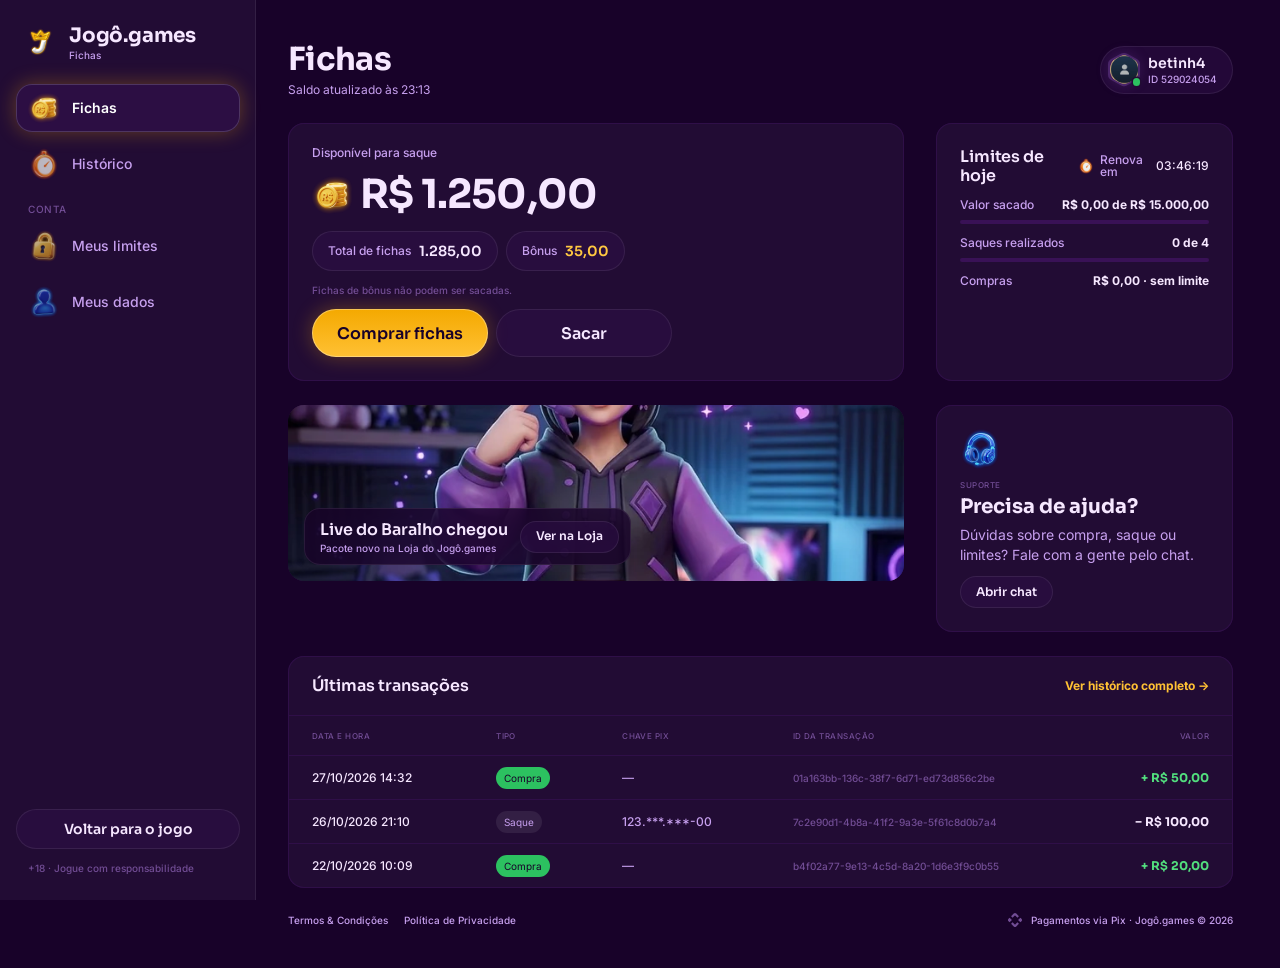
==== fichas/index.html @ a4514931 "Jogô.games: app da marca gerado do EstrelaGames · cores, logo J com coroa, verso e abertura da marca" ====
<!doctype html>
<html lang="pt-BR">
<head>
<meta charset="utf-8">
<meta name="viewport" content="width=device-width, initial-scale=1, viewport-fit=cover">
<meta name="robots" content="noindex, nofollow">
<meta name="theme-color" content="#180229">
<title>Fichas · Jogô.games</title>
<link rel="icon" href="../assets/ui/logo_icon.webp">
<link rel="preconnect" href="https://fonts.googleapis.com">
<link rel="preconnect" href="https://fonts.gstatic.com" crossorigin>
<link rel="stylesheet" href="https://fonts.googleapis.com/css2?family=Inter:wght@400;500;600;700&family=Sora:wght@600;700;800&display=swap">
<link rel="stylesheet" href="../css/tokens.css?v=20261027h">
<link rel="stylesheet" href="../css/ui.css?v=20261027h">
<link rel="stylesheet" href="fichas.css?v=20261027h">
</head>
<body>
<svg width="0" height="0" style="position:absolute" aria-hidden="true">
  <defs><clipPath id="hexclip" clipPathUnits="objectBoundingBox"><path id="hexpath" d=""/></clipPath></defs>
  <symbol id="i-chev-l-light" viewBox="0 0 320 512"><path d="M20.7 267.3c-6.2-6.2-6.2-16.4 0-22.6l192-192c6.2-6.2 16.4-6.2 22.6 0s6.2 16.4 0 22.6L54.6 256 235.3 436.7c6.2 6.2 6.2 16.4 0 22.6s-16.4 6.2-22.6 0l-192-192z"/></symbol>
  <symbol id="i-x" viewBox="0 0 384 512"><path d="M324.5 411.1c6.2 6.2 16.4 6.2 22.6 0s6.2-16.4 0-22.6L214.6 256 347.1 123.5c6.2-6.2 6.2-16.4 0-22.6s-16.4-6.2-22.6 0L192 233.4 59.5 100.9c-6.2-6.2-16.4-6.2-22.6 0s-6.2 16.4 0 22.6L169.4 256 36.9 388.5c-6.2 6.2-6.2 16.4 0 22.6s16.4 6.2 22.6 0L192 278.6 324.5 411.1z"/></symbol>
  <symbol id="i-check" viewBox="0 0 448 512"><path d="M438.6 105.4c12.5 12.5 12.5 32.8 0 45.3l-256 256c-12.5 12.5-32.8 12.5-45.3 0l-128-128c-12.5-12.5-12.5-32.8 0-45.3s32.8-12.5 45.3 0L160 338.7 393.4 105.4c12.5-12.5 32.8-12.5 45.3 0z"/></symbol>
  <symbol id="i-copy" viewBox="0 0 448 512"><path d="M208 0H332.1c12.7 0 24.9 5.1 33.9 14.1l67.9 67.9c9 9 14.1 21.2 14.1 33.9V336c0 26.5-21.5 48-48 48H208c-26.5 0-48-21.5-48-48V48c0-26.5 21.5-48 48-48zM48 128h80v64H64V448H256V416h64v48c0 26.5-21.5 48-48 48H48c-26.5 0-48-21.5-48-48V176c0-26.5 21.5-48 48-48z"/></symbol>
  <symbol id="i-pix" viewBox="0 0 24 24"><path d="M6.1 6.3 10.1 2.3a2.7 2.7 0 0 1 3.8 0l4 4-2.3 2.3-2.9-2.9a1 1 0 0 0-1.4 0L8.4 8.6 6.1 6.3zm11.8 11.4-4 4a2.7 2.7 0 0 1-3.8 0l-4-4 2.3-2.3 2.9 2.9a1 1 0 0 0 1.4 0l2.9-2.9 2.3 2.3zM2.3 10.1l1.6-1.6L7.4 12l-3.5 3.5-1.6-1.6a2.7 2.7 0 0 1 0-3.8zm19.4 0a2.7 2.7 0 0 1 0 3.8l-1.6 1.6-3.5-3.5 3.5-3.5 1.6 1.6z"/></symbol>
</svg>

<div class="fx">
  <aside class="side" id="side" aria-label="Menu"></aside>
  <div class="main">
    <header class="mtop" id="mtop"></header>
    <main class="page" id="page"></main>
    <footer class="foot" id="foot"></footer>
  </div>
</div>
<div class="veil" id="veil" hidden><section class="drawer" id="drawer" role="dialog" aria-modal="true"></section></div>
<div class="toast" id="toast"><span class="hint-pill" id="toastTxt"></span></div>

<script src="fichas.js?v=20261027h"></script>
</body>
</html>
---- css/tokens.css ----
/* Jogô.games · tokens do DS EstrelaGames (Rjx31bgpOt4m1U8DVKyWtd · modo Jogô.games), valores resolvidos 1:1 */
:root{
  color-scheme: dark;
  /* background */
  --bg-default:#180229; --bg-subtle:#220c34; --bg-strong:#2f0f48; --bg-raised:#391156; --bg-inset:#010101; --bg-highlight:#ffffff14; --bg-chrome:#220c34; --bg-divider:#391156; --bg-band:#00000052;
  --bga-default-50:#18022980; --bga-default-75:#180229bf; --bga-subtle-50:#220c3480; --bga-subtle-75:#220c34bf;
  --bga-strong-25:#2f0f4840; --bga-strong-50:#2f0f4880; --bga-strong-75:#2f0f48bf;
  --bga-secondary-16:#ffc13429; --bga-secondary-32:#ffc13452; --bga-accent-12:#ffc8411f;
  /* border */
  --border-muted:#ffffff14; --border-default:#2f0f48; --border-strong:#4a256a; --border-focus:#f4a900;
  --border-hl-top:#ffffff29; --border-gold-top:#ffe4b8e5; --border-gold-bottom:#f4a9005c;
  /* text */
  --text-default:#f6e7ff; --text-muted:#c7a0ef; --text-link:#ffc134; --text-subtle:#724d95; --text-disabled:#583379;
  --text-brand:#ffc134; --text-success:#52de7e; --text-error:#ff6b6e; --text-prize:#ffc841;
  --text-on-color:#ffffff; --text-on-color-muted:#ffffffd9; --text-on-color-subtle:#ffffffb2; --text-on-light:#180229;
  /* system */
  --sys-info:#ffb403; --sys-success:#2cc160; --sys-success-strong:#8cf0a9; --sys-warning:#ffbe2e; --sys-error:#ef4452;
  --sysa-success-25:#2cc16040; --sysa-error-25:#ef445240; --sysa-info-25:#3b74f540;
  --notification-error:#ef4452;
  /* effects */
  --hl-subtle:#ffffff29; --hl:#ffffff52; --hl-strong:#ffffff7a;
  --shadow-faint:#0000001f; --shadow-subtle:#0000003d; --shadow:#00000066; --shadow-strong:#00000080;
  --glow-info:#f4a90052; --glow-accent:#ffbe2e52; --glow-success:#52de7ea3; --glow-gold:#ffc13452; --glow-blue:#ffc134; --glow-red:#ff6b6e;
  /* surfaces */
  --surface-card-top:#220c34; --surface-card-bottom:#180229; --surface-elevated-top:#391156; --surface-elevated-bottom:#220c34;
  /* buttons */
  --btn-primary-top:#f4a900; --btn-primary-bg:#8c6622; --btn-secondary-border:#ffb403;
  --btn-disabled-top:#391156; --btn-disabled-bg:#391156; --btn-disabled-text:#583379;
  /* tabs */
  --tab-default-text:#c7a0ef; --tab-container:#2f0f48; --input-border:#2f0f48;
  --tab-padrao:#f4a900; --tab-padrao-tint:#f4a9003d; --tab-rosa:#e93d82; --tab-rosa-tint:#e93d823d;
  /* games */
  --game-truco:#e5484d; --game-paulista:#3b74f5; --game-cacheta:#8752f2; --game-tranca:#2cc160; --game-buraco:#1f9a4a;
  --game-poker:#0fa968; --game-sinuca:#2fa35a; --game-todos:#ffb403; --game-domino:#14b8a6; --game-dama:#f76b15; --game-xadrez:#5b6cff;
  --game-paulista-tint:#3b74f53d; --game-truco-tint:#e5484d3d; --game-cacheta-tint:#8752f23d; --game-buraco-tint:#1f9a4a3d; --game-poker-tint:#0fa9683d; --game-sinuca-tint:#2fa35a3d;
  /* crew */
  --crew-engenheiro:#4fb3ff; --crew-comandante:#f5c542; --crew-piloto:#ff5a36; --crew-navegador:#e86bff; --crew-explorador:#4dffb8;
  --crew-bar:#ff9f43; --crew-reis:#34d399; --crew-nobru:#3d8bff; --crew-inhui:#ff4fb0;
  /* stake / table */
  --stake-padrao-top:#5a3e05; --stake-padrao-bottom:#2e2008; --stake-iniciante-top:#1f9a4a; --stake-iniciante-bottom:#1f502c;
  --table-card-top:#1f5a4a; --table-card-bottom:#0f2e2a; --table-stake:#ffc841;
  --plus-bg:#52de7e; --plus-icon:#180229;
  /* cards */
  --card-face:#ffffff; --card-border:#9ea2a4; --suit-red:#c72c3d; --suit-black:#141922; --back-top:#6e5019; --back-bottom:#3f2700;
  /* seat timer */
  --seat-timer-track:#ffffff1f; --seat-timer:#ffb403;
  /* type */
  --f-display:"Sora", "Inter", system-ui, sans-serif;
  --f-ui:"Inter", system-ui, -apple-system, sans-serif;
  --f-call:"Industry", "Sora", sans-serif;
  /* marca · Jogô.games (sobrescreve) */
  --back-top:#4a256a; --back-bottom:#2f0f48; --btn-primary-text:#180229; --btn-primary-bg:#ffc134; --crew-live:#B45CFF; --crew-laje:#FF7F50; --crew-portaria:#3DDC84;
}
/* estilos de texto do DS */
.t-d3xl{font:700 64px/1.2 var(--f-display);letter-spacing:-.02em}
.t-d2xl{font:700 48px/1.2 var(--f-display);letter-spacing:-.02em}
.t-dxl{font:700 40px/1.2 var(--f-display);letter-spacing:-.02em}
.t-dl{font:700 32px/1.2 var(--f-display);letter-spacing:-.02em}
.t-dm{font:700 24px/1.2 var(--f-display);letter-spacing:-.01em}
.t-ds{font:700 20px/1.2 var(--f-display);letter-spacing:-.01em}
.t-dxs{font:600 16px/1.2 var(--f-display)}
.t-d2xs{font:600 14px/1.2 var(--f-display)}
.t-d3xs{font:600 12px/1.2 var(--f-display)}
.t-hm{font:700 20px/1.2 var(--f-ui)}
.t-ll{font:500 16px/1 var(--f-ui)} .t-lm{font:500 14px/1 var(--f-ui)} .t-ls{font:500 12px/1 var(--f-ui)} .t-lxs{font:500 10px/1 var(--f-ui)} .t-l2xs{font:500 8px/1 var(--f-ui)}
.t-link{font:700 12px/1.5 var(--f-ui)}
.t-p2xl{font:400 20px/1.5 var(--f-ui)} .t-pm{font:400 14px/1.5 var(--f-ui)} .t-ps{font:400 12px/1.5 var(--f-ui)}
---- css/ui.css ----
/* EstrelaGames · base + componentes do DS (Apple Gamer Style · Glass). Medidas 1:1 com o Figma (frame 375). */
*{box-sizing:border-box}
html,body{height:100%;margin:0}
body{background:#05080c;color:var(--text-default);font-family:var(--f-ui);-webkit-font-smoothing:antialiased;overflow:hidden;-webkit-text-size-adjust:100%}
button{font:inherit;color:inherit;border:0;background:none;padding:0;margin:0;cursor:pointer;-webkit-tap-highlight-color:transparent;text-align:inherit}
button:focus-visible,[role="button"]:focus-visible{outline:2px solid var(--border-focus);outline-offset:2px}
/* cards clicáveis são div[role=button]: o WebKit (iPhone) não estica os filhos de um <button> com flex */
[role="button"]{cursor:pointer;-webkit-tap-highlight-color:transparent;-webkit-user-select:none;user-select:none;outline:0}
input{font:inherit;color:inherit;border:0;background:none;outline:0;padding:0;margin:0;min-width:0}
img,video{display:block;max-width:100%;user-select:none;-webkit-user-drag:none}
svg{display:block}
[hidden]{display:none!important}
.ic{flex:none;object-fit:contain;pointer-events:none}

/* ---------- aparelho ---------- */
.stage-wrap{position:fixed;inset:0;display:flex;align-items:center;justify-content:center}
.phone{position:relative;width:375px;height:812px;background:var(--bg-subtle);overflow:hidden;border-radius:48px;box-shadow:0 0 0 10px #0c1016,0 0 0 11px #2a3340,0 40px 80px rgba(0,0,0,.6);transform-origin:center;display:flex;flex-direction:column}
.status{position:relative;flex:none;height:44px;display:flex;align-items:center;justify-content:space-between;padding:0 26px 0 32px;font:600 15px/1 var(--f-ui);background:var(--bg-subtle);z-index:60;pointer-events:none}
.status .island{position:absolute;left:50%;top:10px;width:118px;height:32px;margin-left:-59px;border-radius:20px;background:#000}
.status .icons{display:flex;gap:6px;align-items:center}
.app{position:relative;flex:1;min-height:0;overflow:hidden}
@media (max-width:520px){
  .phone{width:100vw;height:100vh;height:100dvh;border-radius:0;box-shadow:none;transform:none!important}
  .status{display:none}
  .app{padding-top:env(safe-area-inset-top,0px)}
}
.scr{position:absolute;inset:0;display:flex;flex-direction:column;background:var(--bg-subtle);overflow:hidden}
.app>.scr{top:env(safe-area-inset-top,0px)}
@media (min-width:521px){.app>.scr{top:0}}
.scroll{flex:1;min-height:0;overflow-y:auto;overflow-x:hidden;-webkit-overflow-scrolling:touch;scrollbar-width:none;overscroll-behavior:contain}
.scroll::-webkit-scrollbar,.hscroll::-webkit-scrollbar{display:none}
/* linha com rolagem lateral: sem clip, sangra até a borda da tela (regra Oct 26) */
.hscroll{display:flex;overflow-x:auto;overflow-y:visible;scrollbar-width:none;margin:0 -8px;padding:0 8px;scroll-padding:0 8px;-webkit-overflow-scrolling:touch}

/* ---------- ícones 3D ---------- */
.i16{width:16px;height:16px}.i20{width:20px;height:20px}.i24{width:24px;height:24px}.i28{width:28px;height:28px}.i32{width:32px;height:32px}.i36{width:36px;height:36px}.i40{width:40px;height:40px}.i48{width:48px;height:48px}

/* ---------- header-game (Mobile · Glass) ---------- */
.hdr{position:relative;flex:none;height:64px;display:flex;align-items:center;gap:4px;padding:8px 12px;background:var(--bg-subtle);overflow:hidden;z-index:20}
.hdr::before{content:"";position:absolute;left:48px;top:-70px;width:280px;height:140px;border-radius:50%;background:var(--glow-blue);filter:blur(60px);opacity:.15;pointer-events:none}
.hdr .side{position:relative;flex:1;min-width:0;display:flex;align-items:center;gap:4px}
.hdr .logo{width:24px;height:36px;display:grid;place-items:center;flex:none}
.hdr .logo img{width:25px;height:24px}
.cpill{flex:1;min-width:0;height:34px;display:flex;align-items:center;gap:2px;padding:4px;border-radius:999px;background:linear-gradient(90deg,#52de7e1a,#2f0f4806),var(--bga-strong-50);box-shadow:inset 0 0 0 1px var(--border-muted);overflow:hidden}
.cpill.bonus{padding:4px 8px 4px 4px;background:linear-gradient(90deg,#2f0f4806,#ffc8411a),var(--bga-strong-50)}
.cpill .ic{width:24px;height:24px}
.cpill .t{flex:1;min-width:0;display:flex;flex-direction:column;gap:2px;text-align:left}
.cpill .t small{font:500 8px/1 var(--f-ui);color:var(--text-muted)}
.cpill .t b{font:700 12px/10px var(--f-ui);color:var(--text-default);white-space:nowrap;overflow:hidden;text-overflow:ellipsis}
.cpill.bonus .t b{color:var(--text-prize)}
.cpill .plus{width:20px;height:20px;border-radius:10px;background:var(--plus-bg);display:grid;place-items:center;flex:none}
.cpill .plus svg{width:12px;height:12px;fill:var(--plus-icon)}
.hbell{position:relative;width:36px;height:36px;border-radius:18px;background:var(--bga-strong-50);box-shadow:inset 0 0 0 1px var(--border-muted);display:grid;place-items:center;flex:none}
.hbell .ic{width:28px;height:28px}
.hbell i{position:absolute;left:28px;top:0;width:8px;height:8px;border-radius:50%;background:var(--notification-error)}
.hbell i[hidden]{display:none}

/* ---------- header-avatar (hexágono com borda da tripulação) ---------- */
.hav{position:relative;display:inline-block;flex:none;width:var(--w,44px);height:var(--h,48px)}
.hav .gl{position:absolute;left:-4.5%;top:0;width:109%;aspect-ratio:1;border-radius:50%;background:var(--cc);filter:blur(calc(var(--w,44px) * .16));opacity:.45;pointer-events:none}
.hav .hx{position:absolute;inset:0;-webkit-clip-path:url(#hexclip);clip-path:url(#hexclip);background:var(--cc)}
.hav .hx img{position:absolute;inset:2px;width:calc(100% - 4px);height:calc(100% - 4px);object-fit:cover;object-position:center top;-webkit-clip-path:url(#hexclip);clip-path:url(#hexclip);background:var(--bg-raised)}
.hav .on{position:absolute;left:77%;top:75%;width:23%;aspect-ratio:1;border-radius:50%;background:var(--sys-success);box-shadow:0 0 0 1.5px var(--bg-subtle)}
.hav.xs{--w:24px;--h:26px}.hav.s{--w:32px;--h:35px}.hav.m{--w:44px;--h:48px}.hav.l{--w:56px;--h:60px}
.hav.xs .hx img,.hav.s .hx img{inset:1.5px;width:calc(100% - 3px);height:calc(100% - 3px)}
.hav.empty{height:var(--w)}
.hav.empty .av0{position:absolute;inset:4.5%;width:91%;height:91%}
.hav.empty .add{position:absolute;left:63.6%;top:63.6%;width:27.3%;height:27.3%;border-radius:50%;background:var(--plus-bg);box-shadow:0 0 0 1.2px var(--bg-subtle);display:grid;place-items:center}
.hav.empty .add svg{width:58%;height:58%;fill:var(--plus-icon)}

/* ---------- avatar circular (avatar-estrela-games) ---------- */
.av{position:relative;display:inline-block;vertical-align:middle;flex:none;width:var(--s,48px);height:var(--s,48px);border-radius:50%;background:linear-gradient(180deg,var(--surface-elevated-top),var(--surface-elevated-bottom));box-shadow:inset 0 0 0 var(--bw,2px) #ffffff29}
.av img{position:absolute;inset:var(--bw,2px);width:calc(100% - 2*var(--bw,2px));height:calc(100% - 2*var(--bw,2px));border-radius:50%;object-fit:cover;object-position:center top}
.av.s{--s:32px;--bw:1px}.av.m{--s:48px;--bw:2px}.av.l{--s:80px;--bw:3px}.av.xl{--s:120px;--bw:4px}
.av .lvl{position:absolute;left:50%;bottom:-4px;transform:translateX(-50%);padding:1px 6px;border-radius:999px;background:var(--bg-raised);box-shadow:0 0 0 2px var(--bg-default);font:600 12px/14px var(--f-display);white-space:nowrap}
.av.empty .ph{position:absolute;inset:25%;width:50%;height:50%;fill:#ffffff52}
.av .addb{position:absolute;left:63.3%;top:63.3%;width:36.7%;height:36.7%;border-radius:50%;background:var(--plus-bg);display:grid;place-items:center;box-shadow:0 0 0 3px var(--bg-subtle)}
.av .addb svg{width:50%;height:50%;fill:#fff}

/* ---------- navbar-glass ---------- */
.nav{position:absolute;left:16px;right:16px;bottom:calc(12px + env(safe-area-inset-bottom,0px));height:64px;display:flex;align-items:stretch;padding:4px;border-radius:24px;background:var(--bga-strong-75);box-shadow:inset 0 0 0 1px var(--border-muted);-webkit-backdrop-filter:blur(24px);backdrop-filter:blur(24px);z-index:30}
.nav>button{position:relative;flex:1;min-width:0;display:flex;flex-direction:column;align-items:center;justify-content:center;border-radius:20px}
.nav>button .ic{width:32px;height:32px;opacity:.75}
.nav>button>span{font:500 10px/1 var(--f-ui);color:var(--text-subtle);white-space:nowrap}
.nav>button.on{flex:none;width:104px;justify-content:flex-end;gap:2px;padding-bottom:6px;background:var(--bga-secondary-16);box-shadow:inset 0 0 0 1px var(--hl-subtle),0 0 20px var(--glow-info)}
.nav>button.on .ic{position:absolute;left:28px;top:-14px;width:48px;height:48px;opacity:1}
.nav>button.on .lr{width:100%;display:flex;align-items:center;justify-content:space-between;padding:0 8px}
.nav>button.on .lr span{font:500 10px/1 var(--f-ui);color:var(--text-on-color)}
.nav .lr i{width:16px;height:16px;display:grid;place-items:center}
.nav .lr svg{width:10px;height:16px;fill:var(--text-on-color)}

/* ---------- game-block ---------- */
.gb{position:relative;flex:none;width:72px;height:64px;border-radius:16px;display:flex;flex-direction:column;align-items:center;justify-content:center;padding:4px 0;background:var(--tab-container);box-shadow:inset 0 0 0 1px var(--hl);font:500 10px/1 var(--f-ui);color:var(--text-on-color);white-space:nowrap}
.gb .ic{width:40px;height:40px}
.gb.on{justify-content:flex-end;padding:0 0 6px;background:var(--gc);box-shadow:0 4px 12px var(--gs,transparent)}
.gb.on .ic{position:absolute;left:50%;top:-12px;width:60px;height:60px;margin-left:-30px}
.gb .lk{position:absolute;right:4px;top:4px;width:14px;height:14px;opacity:.8}
.gb.on .lk{display:none}
.games-row{gap:8px;padding-top:12px;margin-top:-12px}
.games-row .gb{width:72px}

/* ---------- tabs ---------- */
.tabs{display:flex;gap:2px;height:44px;padding:4px;border-radius:12px;background:var(--bg-raised);box-shadow:inset 0 0 0 1px var(--input-border)}
.tabs>button{position:relative;flex:1;min-width:0;height:34px;border-radius:8px;display:flex;align-items:center;justify-content:center;padding:8px 16px;font:500 12px/1 var(--f-ui);color:var(--tab-default-text);white-space:nowrap}
.tabs>button.on{background:var(--tc-tint);font:700 12px/18px var(--f-ui);color:var(--text-default)}
.tabs>button.on::after{content:"";position:absolute;left:50%;bottom:0;width:24px;height:3px;margin-left:-12px;border-radius:2px;background:var(--tc);box-shadow:0 0 8px var(--tc)}
.tabs>button .lk{font:500 9px/1 var(--f-ui);margin-left:4px;opacity:.7}
.tabs{--tc:var(--tab-padrao);--tc-tint:var(--tab-padrao-tint)}
.tabs.t-azul{--tc:var(--game-paulista);--tc-tint:var(--game-paulista-tint)}
.tabs.t-vermelha{--tc:var(--game-truco);--tc-tint:var(--game-truco-tint)}
.tabs.t-roxa{--tc:var(--game-cacheta);--tc-tint:var(--game-cacheta-tint)}
.tabs.t-verde{--tc:var(--game-buraco);--tc-tint:var(--game-buraco-tint)}
.tabs.t-rosa{--tc:var(--tab-rosa);--tc-tint:var(--tab-rosa-tint)}

/* ---------- button-glass ---------- */
.btn{display:inline-flex;align-items:center;justify-content:center;gap:8px;white-space:nowrap;transition:transform .12s,filter .12s;flex:none}
.btn:active{transform:scale(.97)}
.btn.l{height:48px;padding:0 24px;border-radius:24px;font:600 16px/1.2 var(--f-display)}
.btn.m{height:40px;padding:0 20px;border-radius:20px;font:600 14px/1.2 var(--f-display)}
.btn.s{height:32px;padding:0 16px;border-radius:16px;font:600 12px/1.2 var(--f-display)}
.btn.xl{height:56px;padding:0 24px;border-radius:28px;font:600 16px/1.2 var(--f-display)}
.btn.m44{height:44px;border-radius:22px}
.btn.pri{background:linear-gradient(180deg,var(--btn-primary-top),var(--btn-primary-bg));box-shadow:inset 0 0 0 1px var(--hl),0 0 20px var(--glow-info);color:var(--btn-primary-text)}
.btn.sec{background:var(--bga-strong-50);box-shadow:inset 0 0 0 1px var(--border-muted);color:var(--text-default)}
.btn:disabled,.btn.dis{background:var(--btn-disabled-bg);box-shadow:none;color:var(--btn-disabled-text);pointer-events:none}
.btn.danger-txt{background:none;box-shadow:none;color:var(--text-error);font:500 14px/1 var(--f-ui)}
.btn.fill{flex:1;min-width:0}
.btn.wide{width:100%}
.btn .ic{width:20px;height:20px}

/* ---------- button-icon ---------- */
.bicon{width:40px;height:40px;border-radius:20px;display:grid;place-items:center;flex:none;background:var(--bga-strong-50);box-shadow:inset 0 0 0 1px var(--border-muted)}
.bicon .ic{width:24px;height:24px}
.bicon.s{width:32px;height:32px;border-radius:16px}.bicon.s .ic{width:20px;height:20px}
.bicon svg{width:14px;height:14px;fill:var(--text-default)}
.bicon.s28{width:28px;height:28px;border-radius:14px}.bicon.s28 svg{width:16px;height:16px}

/* ---------- tag ---------- */
.tag{display:inline-flex;align-items:center;gap:4px;padding:2px 8px;border-radius:999px;font:400 12px/18px var(--f-ui);white-space:nowrap;flex:none}
.tag.neutral{background:#ffffff14;color:var(--text-muted)}
.tag.gold{padding:3px 8px;background:#ffc13429;color:#fff;box-shadow:inset 0 0 0 1px #ffe4b88c}
.tag.success{background:var(--sys-success);color:var(--bg-default)}
.tag.danger{background:var(--sys-error);color:var(--text-default)}
.tag.info{background:var(--sys-info);color:var(--text-default)}
.tag.live{background:var(--sys-error);color:var(--text-default)}
.tag.beginner{background:var(--game-buraco);color:var(--text-default)}

/* ---------- section-title ---------- */
.stitle{display:flex;align-items:center;justify-content:space-between;gap:16px}
.stitle .tx{flex:1;min-width:0;display:flex;flex-direction:column;gap:2px}
.stitle b{font:700 20px/1.2 var(--f-display);letter-spacing:-.01em}
.stitle small{font:500 12px/1 var(--f-ui);color:var(--text-muted)}
.trow{display:flex;align-items:center;justify-content:space-between;gap:8px}
.trow b{font:600 14px/1.2 var(--f-display)}
.trow small{font:500 10px/1 var(--f-ui);color:var(--text-subtle)}

/* ---------- page-top ---------- */
.ptop{flex:none;display:flex;align-items:center;justify-content:space-between;gap:8px;padding:8px;min-height:45px}
.ptop .l{display:flex;align-items:center;gap:8px;min-width:0}
.ptop .back{width:28px;height:28px;border-radius:14px;display:grid;place-items:center;background:var(--bga-strong-50);box-shadow:inset 0 0 0 1px var(--border-muted);flex:none}
.ptop .back svg{width:10px;height:16px;fill:var(--text-default)}
.ptop .tx{display:flex;flex-direction:column;min-width:0}
.ptop .tx b{font:600 16px/1.2 var(--f-display);white-space:nowrap;overflow:hidden;text-overflow:ellipsis}
.ptop .tx small{display:flex;align-items:center;gap:4px;font:500 10px/1 var(--f-ui);color:var(--text-muted)}
.ptop .tx small i{width:6px;height:6px;border-radius:50%;background:var(--sys-success)}

/* ---------- input-search / input ---------- */
.search{display:flex;align-items:center;gap:8px;height:40px;padding:0 16px 0 12px;border-radius:20px;background:var(--bga-strong-50);box-shadow:inset 0 0 0 1px var(--border-muted)}
.search svg{width:16px;height:16px;fill:var(--text-muted);flex:none}
.search input{flex:1;font:500 12px/1 var(--f-ui);color:var(--text-default)}
.search input::placeholder{color:var(--text-muted)}
.field{display:flex;flex-direction:column;gap:8px}
.field>label{font:500 14px/1 var(--f-ui);color:var(--text-default)}
.field .box{display:flex;align-items:center;gap:8px;height:40px;padding:8px 12px;border-radius:12px;background:var(--bga-strong-50);box-shadow:inset 0 0 0 1px var(--border-muted)}
.field .box:focus-within{box-shadow:inset 0 0 0 1px var(--border-focus)}
.field .box input{flex:1;font:400 14px/1.5 var(--f-ui);color:var(--text-default)}
.field .box input::placeholder{color:var(--text-disabled)}
.field .box button svg{width:20px;height:20px;fill:var(--text-muted)}

/* ---------- otp ---------- */
.otp{display:flex;gap:8px;justify-content:center}
.otp .bx{width:48px;height:56px;border-radius:12px;background:#ffffff14;display:grid;place-items:center;font:700 24px/1.2 var(--f-display);color:var(--text-default);box-shadow:inset 0 0 0 1px var(--border-muted)}
.otp .bx.act{background:#ffffff1f;box-shadow:inset 0 0 0 2px var(--border-focus),0 0 12px var(--glow-info)}
.otp .bx.act::after{content:"";width:2px;height:24px;background:var(--border-focus);animation:blink 1s steps(1) infinite}
@keyframes blink{50%{opacity:0}}
.otp-in{position:absolute;opacity:0;pointer-events:none;width:1px;height:1px}

/* ---------- progress ---------- */
.prog{height:4px;border-radius:999px;background:#ffffff1f;overflow:hidden;flex:1}
.prog i{display:block;height:100%;border-radius:inherit;background:var(--tab-padrao);transition:width .3s}

/* ---------- stake-pill ---------- */
.stakes{position:relative;height:128px;overflow:hidden;margin:0 -8px}
.stakes .track{position:absolute;top:8px;left:50%;transform:translateX(-50%);display:flex;align-items:center;gap:8px;height:112px}
.sp{position:relative;flex:none;display:flex;flex-direction:column;border-radius:16px;padding:4px 4px 0;background:linear-gradient(180deg,var(--surface-elevated-top),var(--surface-card-bottom));box-shadow:inset 0 0 0 1px #ffffff29,0 16px 40px var(--shadow);transition:width .25s,height .25s}
.sp .st{position:relative;flex:1;align-self:stretch;border-radius:12px;display:flex;flex-direction:column;align-items:center;justify-content:center;gap:4px;background:linear-gradient(180deg,var(--stake-padrao-top),var(--stake-padrao-bottom));box-shadow:inset 0 0 0 1px var(--hl-subtle),inset 0 2px 8px var(--shadow)}
.sp .v{display:flex;align-items:center;gap:4px;font:600 14px/1.2 var(--f-display);white-space:nowrap}
.sp .v .ic{width:14px;height:14px}
.sp .q{position:absolute;top:4px;right:4px;display:flex;align-items:center;gap:3px;padding:2px 5px;border-radius:8px;background:var(--bga-strong-50);font:500 8px/1 var(--f-ui);white-space:nowrap}
.sp .q::before{content:"";width:5px;height:5px;border-radius:50%;background:var(--sys-success)}
.sp .tg{padding:2px 6px;border-radius:6px;background:var(--bga-strong-50);font:500 8px/1 var(--f-ui);color:var(--text-success)}
.sp .ft{flex:none;display:flex;align-items:center;justify-content:center;gap:3px;padding:4px 0 5px;white-space:nowrap}
.sp .ft small{font:500 8px/1 var(--f-ui);color:var(--text-muted)}
.sp .ft b{font:500 8px/1 var(--f-ui)}
.sp.ini .st{background:linear-gradient(180deg,var(--stake-iniciante-top),var(--stake-iniciante-bottom))}
.sp.S{width:68px;height:68px;padding:4px}
.sp.S .q,.sp.S .ft,.sp.S .tg{display:none}
.sp.M{width:88px;height:88px}
.sp.M .v{font:600 16px/1.2 var(--f-display)} .sp.M .v .ic{width:18px;height:18px}
.sp.L{width:112px;height:112px}
.sp.L .v{font:700 20px/1.2 var(--f-display);letter-spacing:-.01em} .sp.L .v .ic{width:24px;height:24px}
.sp.L .ft b{font:500 10px/1 var(--f-ui)}
.sp.on{box-shadow:inset 0 0 0 2px var(--btn-secondary-border),0 0 20px var(--glow-info)}
.sp.on .st{background:linear-gradient(180deg,var(--btn-primary-top),var(--btn-primary-bg))}
.sp.on.ini .st{background:linear-gradient(180deg,var(--stake-iniciante-top),var(--stake-iniciante-bottom))}
.stake-grid{display:grid;grid-template-columns:repeat(3,minmax(0,1fr));gap:12px}
.stake-grid .sp{width:auto;height:88px}

/* ---------- table-glass (mesa aberta) ---------- */
.tg-row{display:grid;grid-template-columns:repeat(2,minmax(0,1fr));gap:16px 8px}
.tgl{position:relative;height:92px;border-radius:46px;padding:4px;display:flex;background:linear-gradient(180deg,var(--surface-elevated-top),var(--surface-card-bottom));box-shadow:inset 0 0 0 1px #ffffff29,0 16px 40px var(--shadow);text-align:left}
.tgl .felt{flex:1;align-self:stretch;min-width:0;display:flex;align-items:center;padding:10px 12px 6px 70px;border-radius:41px;background:linear-gradient(180deg,var(--table-card-top),var(--table-card-bottom));box-shadow:inset 0 0 0 1px var(--hl-subtle),inset 0 2px 8px var(--shadow)}
.tgl .vals{display:flex;flex-direction:column;gap:4px;min-width:0}
.tgl .vals b{font:600 14px/1.2 var(--f-display);color:var(--table-stake);white-space:nowrap}
.tgl .vals small{font:500 10px/1 var(--f-ui);color:#ffffffb2;white-space:nowrap}
.tgl .seats{display:flex;align-items:center;gap:2px;height:20px}
.tgl .seats .pl{display:flex}
.tgl .seats .pl span{width:20px;height:20px;border-radius:10px;overflow:hidden;background:var(--cc);margin-right:-6px;box-shadow:0 0 0 1px var(--table-card-bottom)}
.tgl .seats .pl span img{width:100%;height:100%;object-fit:cover;object-position:center top}
.tgl .seats em{font:600 12px/14px var(--f-display);font-style:normal;margin-left:8px}
.tgl .tab{position:absolute;left:50%;top:-8px;transform:translateX(-50%);padding:2px 8px;border-radius:8px;background:var(--surface-elevated-top);box-shadow:inset 0 0 0 1px var(--border-muted);font:500 10px/12px var(--f-ui);color:var(--text-subtle);white-space:nowrap}
.tgl .deck{position:absolute;left:14px;top:25px;width:52px;height:52px}
.tgl.locked .felt>*{opacity:.55}
.tgl.pool{border-radius:16px}
.tgl.pool .felt{border-radius:12px;position:relative;overflow:hidden;background:linear-gradient(180deg,#2fa35a,#145c32)}
.tgl.pool .felt::before{content:"";position:absolute;left:30%;top:0;bottom:0;border-left:1px solid #ffffff29}
.tgl.pool .pk{position:absolute;width:10px;height:10px;border-radius:50%;background:#000000b2;box-shadow:inset 0 0 0 1px #ffffff1f}

/* ---------- action-tile ---------- */
.atile{width:80px;height:64px;border-radius:16px;display:flex;flex-direction:column;align-items:center;justify-content:center;background:var(--bga-strong-50);box-shadow:inset 0 0 0 1px var(--border-muted);font:600 14px/1.2 var(--f-display);flex:none}
.atile .ic{width:28px;height:28px}

/* ---------- bottom sheet (sheet glass) ---------- */
.veil{position:absolute;inset:0;z-index:50;background:var(--bga-default-75);display:flex;align-items:flex-end;animation:fade .2s both}
.bsheet{position:relative;width:100%;max-height:calc(100% - 24px);display:flex;flex-direction:column;align-items:stretch;gap:12px;padding:8px 12px calc(24px + env(safe-area-inset-bottom,0px));border-radius:24px 24px 0 0;background:var(--bg-subtle);box-shadow:inset 0 1px 0 var(--hl-subtle),0 16px 40px var(--shadow);animation:up .28s cubic-bezier(.2,.9,.3,1) both;overflow:hidden}
.bsheet.g16{gap:16px}
.bsheet .handle{width:36px;height:4px;border-radius:2px;background:var(--border-muted);align-self:center;flex:none}
.bsheet .scroll{margin:0 -12px;padding:0 12px}
.sh-h{display:flex;align-items:center;gap:12px;flex:none}
.sh-h>.ic{width:36px;height:36px}
.sh-h .tx{flex:1;min-width:0;display:flex;flex-direction:column;gap:2px}
.sh-h .tx b{font:600 16px/1.2 var(--f-display)}
.sh-h .tx small{font:500 10px/1.2 var(--f-ui);color:var(--text-subtle)}
.sh-h .tx small.ok{display:flex;align-items:center;gap:6px;color:var(--sys-success)}
.sh-h .tx small.ok::before{content:"";width:8px;height:8px;border-radius:50%;background:var(--sys-success)}
.xbtn{width:32px;height:32px;border-radius:16px;display:grid;place-items:center;background:var(--bga-strong-50);box-shadow:inset 0 0 0 1px var(--border-muted);flex:none}
.xbtn svg{width:14px;height:14px;fill:var(--text-default)}
@keyframes up{from{transform:translateY(100%)}to{transform:none}}
@keyframes fade{from{opacity:0}}
@keyframes pop{from{transform:scale(.3);opacity:0}}

/* ---------- hint (pílula) / toast ---------- */
.hint-pill{display:inline-flex;align-items:center;gap:4px;padding:4px 12px;border-radius:999px;background:var(--bga-strong-75);box-shadow:inset 0 0 0 1px var(--hl-subtle);font:500 10px/1.2 var(--f-ui);color:var(--text-default);white-space:nowrap;-webkit-backdrop-filter:blur(12px);backdrop-filter:blur(12px)}
.toast{position:absolute;left:50%;top:72px;transform:translate(-50%,-8px);opacity:0;transition:opacity .2s,transform .2s;z-index:90;pointer-events:none;max-width:calc(100% - 32px)}
.toast .hint-pill{font-size:11px;padding:6px 14px;white-space:normal;text-align:center}
.toast.show{opacity:1;transform:translate(-50%,0)}

/* ---------- list / cells ---------- */
.cell{display:flex;flex-direction:column;gap:2px;padding:8px;border-radius:12px;background:var(--bga-strong-50);box-shadow:inset 0 0 0 1px var(--border-muted);min-width:0;flex:1}
.cell small{font:500 10px/1 var(--f-ui);color:var(--text-subtle)}
.cell b{font:600 14px/1.2 var(--f-display);white-space:nowrap}
.card-raised{border-radius:16px;background:var(--bg-raised)}
.muted{color:var(--text-muted)}.subtle{color:var(--text-subtle)}.prize{color:var(--text-prize)}.ok{color:var(--text-success)}.err{color:var(--text-error)}

@media (prefers-reduced-motion: reduce){*,*::before,*::after{animation-duration:.01ms!important;animation-iteration-count:1!important;transition-duration:.01ms!important}}
---- fichas/fichas.css ----
/* Jogô.games · Fichas (página fora do app). Usa os tokens e componentes do app (../css/tokens.css + ui.css: .btn, .tabs, .tag, .field, .xbtn, .hav, .toast).
   Celular (Figma W01–W09, 375): header + abas + cartões empilhados, comprar/sacar em tela cheia.
   Computador ≥ 1024 (Figma DW01–DW09, 1920): menu 256 à esquerda, conteúdo 1312 (grade 864 + 416, gap 32), comprar/sacar num drawer de 480. */
html,body{height:auto;min-height:100%}
html{scrollbar-gutter:stable}
body{overflow:auto;background:var(--bg-default)}
body.lock{overflow:hidden}
a{color:inherit;text-decoration:none}
.od{display:none}
.fx{min-height:100vh;display:flex}
.main{flex:1;min-width:0;display:flex;flex-direction:column}
.ic{width:24px;height:24px}

/* ---------- celular: header + abas ---------- */
.side{display:none}
.mtop{position:sticky;top:0;z-index:20;display:flex;flex-direction:column;background:var(--bg-default);padding-top:env(safe-area-inset-top,0px)}
.mtop .row{display:flex;align-items:center;gap:12px;height:60px;padding:0 16px 0 12px;box-shadow:inset 0 -1px 0 var(--border-muted)}
.bk{width:32px;height:32px;border-radius:16px;display:grid;place-items:center;flex:none;background:var(--bga-strong-50);box-shadow:inset 0 0 0 1px var(--border-muted)}
.bk svg{width:10px;height:16px;fill:var(--text-brand)}
.brand{flex:1;min-width:0;display:flex;align-items:center;gap:12px}
.brand img{width:33px;height:32px}
.brand span{display:flex;flex-direction:column;gap:2px}
.brand b{font:700 20px/1.2 var(--f-display);letter-spacing:-.01em}
.brand small{font:500 10px/1 var(--f-ui);color:var(--text-muted)}
.mtop .tabs{margin:12px 12px 0}
.mtop .tabs>button{height:36px}

.page{display:flex;flex-direction:column;gap:12px;padding:12px 12px 0}
.ptitle{display:none}
.ptitle.mob{display:flex;padding:8px 4px 0}
.ptitle .tx{display:flex;flex-direction:column;gap:4px}
.ptitle h1{margin:0;font:700 20px/1.2 var(--f-display);letter-spacing:-.01em}
.ptitle .tx small{font:400 12px/1.4 var(--f-ui);color:var(--text-muted)}
.ptitle .r{display:none}

.card{display:flex;flex-direction:column;gap:16px;padding:16px;border-radius:16px;background:var(--bg-subtle);box-shadow:inset 0 0 0 1px var(--border-default)}
.grid,.col{display:flex;flex-direction:column;gap:12px}

/* saldo */
.bal{gap:12px}
.bal .lbl{font:500 12px/1 var(--f-ui);color:var(--text-muted)}
.amt{display:flex;align-items:center;gap:8px}
.amt .ic{width:32px;height:32px}
.amt b{font:700 32px/1.2 var(--f-display);letter-spacing:-.02em}
.chips{display:flex;flex-wrap:wrap;gap:8px}
.chip{display:inline-flex;align-items:center;gap:8px;height:40px;padding:0 16px;border-radius:20px;background:var(--bga-strong-50);box-shadow:inset 0 0 0 1px var(--border-muted)}
.chip small{font:500 12px/1 var(--f-ui);color:var(--text-muted)}
.chip b{font:600 14px/1.2 var(--f-display)}
.prize{color:var(--text-prize)}
.bal .bnote{font:500 10px/1.4 var(--f-ui);color:var(--text-subtle)}
.acts{display:grid;grid-template-columns:repeat(2,minmax(0,1fr));gap:8px}
.acts .btn{width:100%}

/* limites */
.lim{gap:12px}
.lh{display:flex;align-items:center;justify-content:space-between;gap:8px}
.lh>b{font:700 20px/1.2 var(--f-display);letter-spacing:-.01em}
.renew{display:flex;align-items:center;gap:6px}
.renew .ic{width:16px;height:16px}
.renew small{font:500 12px/1 var(--f-ui);color:var(--text-muted)}
.renew b{font:500 12px/1 var(--f-ui)}
.lrow{display:flex;align-items:center;justify-content:space-between;gap:8px;font:500 14px/1.2 var(--f-ui);color:var(--text-muted)}
.lrow b{font:700 14px/1.2 var(--f-ui);color:var(--text-default);text-align:right}
.lbar{display:block;height:4px;margin-top:-4px;border-radius:2px;background:var(--bg-raised);overflow:hidden}
.lbar i{display:block;height:100%;border-radius:2px;background:var(--tab-padrao)}

/* banner da Loja */
.banner{position:relative;height:168px;border-radius:16px;overflow:hidden;box-shadow:inset 0 0 0 1px var(--border-default)}
.banner>img{width:100%;height:100%;object-fit:cover;object-position:center 30%}
.banner .gl{position:absolute;left:12px;right:12px;bottom:12px;display:flex;align-items:center;gap:12px;padding:12px 12px 12px 16px;border-radius:16px;background:var(--bga-default-75);-webkit-backdrop-filter:blur(24px);backdrop-filter:blur(24px);box-shadow:inset 0 0 0 1px var(--border-muted)}
.banner .gl>span{flex:1;min-width:0;display:flex;flex-direction:column;gap:4px}
.banner .gl b{font:600 14px/1.2 var(--f-display);white-space:nowrap;overflow:hidden;text-overflow:ellipsis}
.banner .gl small{font:500 10px/1 var(--f-ui);color:var(--text-muted)}

/* suporte */
.help{flex-direction:row;align-items:center;gap:12px}
.help>.ic{width:40px;height:40px}
.help .tx{flex:1;min-width:0;display:flex;flex-direction:column;gap:2px}
.help .k{display:none}
.help .tx b{font:600 16px/1.2 var(--f-display)}
.help .tx>span{font:500 12px/1.3 var(--f-ui);color:var(--text-muted)}

/* transações */
.txs{padding:0;gap:0;overflow:hidden}
.th{display:flex;align-items:center;justify-content:space-between;padding:16px;box-shadow:inset 0 -1px 0 var(--border-default)}
.th b{font:600 16px/1.2 var(--f-display)}
.th a{font:700 12px/1.5 var(--f-ui);color:var(--text-link)}
.tbl{display:none}
.tlist{display:flex;flex-direction:column}
.trow{display:flex;align-items:center;justify-content:space-between;gap:12px;padding:16px;box-shadow:inset 0 -1px 0 var(--border-default)}
.trow:last-child{box-shadow:none}
.trow span{display:flex;flex-direction:column;gap:6px}
.trow .l{align-items:flex-start}
.trow .r{align-items:flex-end;text-align:right}
.trow small{font:500 12px/1 var(--f-ui);color:var(--text-muted)}
.trow .r small{font-size:10px;color:var(--text-subtle)}
.trow b{font:700 14px/1.2 var(--f-display)}
.ok{color:var(--text-success)!important}
.tag{font-size:12px;padding:3px 10px}

/* histórico: no celular cada bloco é um cartão */
.hist{background:none;box-shadow:none;padding:0;gap:12px}
.hbar{display:flex;flex-direction:column;gap:12px}
.hbar .tabs>button{height:36px}
.flt{display:flex;gap:8px}
.fbtn,.search{display:flex;align-items:center;gap:8px;height:40px;padding:0 12px;border-radius:12px;background:var(--bg-subtle);box-shadow:inset 0 0 0 1px var(--border-default);font:500 14px/1 var(--f-ui)}
.fbtn{flex:none}
.fbtn .ic,.search .ic{width:20px;height:20px}
.search{flex:1;min-width:0}
.search input{flex:1;font:400 14px/1.5 var(--f-ui)}
.search input::placeholder{color:var(--text-muted)}
.sum{display:grid;grid-template-columns:repeat(3,minmax(0,1fr));gap:8px;padding:16px;border-radius:16px;background:var(--bg-subtle);box-shadow:inset 0 0 0 1px var(--border-default)}
.sum div{display:flex;flex-direction:column;gap:6px}
.sum small{font:500 10px/1 var(--f-ui);color:var(--text-subtle);text-transform:uppercase;letter-spacing:.04em}
.sum div:last-child{text-align:right}
.sum b{font:700 20px/1.2 var(--f-display);letter-spacing:-.01em}
.hl{display:flex;flex-direction:column;border-radius:16px;background:var(--bg-subtle);box-shadow:inset 0 0 0 1px var(--border-default);overflow:hidden}
.hl .trow{box-shadow:inset 0 -1px 0 var(--border-default)}
.pag{padding:16px;text-align:center;font:500 10px/1 var(--f-ui);color:var(--text-subtle)}
.empty{margin:0;padding:32px 16px;text-align:center;font:500 14px/1.4 var(--f-ui);color:var(--text-muted)}

/* dados + avisos */
.dados{gap:0;padding:4px 16px}
.dados div{display:flex;flex-direction:column;gap:6px;padding:12px 0;box-shadow:inset 0 -1px 0 var(--border-default)}
.dados div:last-child{box-shadow:none}
.dados small{font:500 12px/1 var(--f-ui);color:var(--text-muted)}
.dados b{font:500 16px/1.2 var(--f-ui)}
.tip{margin:0;padding:12px;border-radius:12px;background:var(--bg-subtle);box-shadow:inset 0 0 0 1px var(--border-default);font:500 12px/1.4 var(--f-ui);color:var(--text-muted)}

/* rodapé */
.foot{display:flex;flex-direction:column;align-items:center;gap:12px;padding:24px 16px calc(24px + env(safe-area-inset-bottom,0px));font:500 10px/1 var(--f-ui);color:var(--text-subtle)}
.foot .lk{display:flex;gap:16px}
.foot .lk a{color:var(--text-muted)}
.foot .pix{display:flex;align-items:center;gap:8px;color:var(--text-muted)}
.foot .pix svg{width:16px;height:16px;fill:var(--text-subtle)}

/* ---------- comprar / sacar ---------- */
.veil{position:fixed;inset:0;z-index:60;background:var(--bga-default-75);animation:fade .2s both}
.drawer{position:absolute;inset:0;display:flex;flex-direction:column;background:var(--bg-default);overflow-y:auto;animation:dIn .22s ease-out both}
@keyframes fade{from{opacity:0}}
@keyframes dIn{from{transform:translateY(16px);opacity:0}}
.dh{position:sticky;top:0;z-index:2;display:flex;align-items:center;justify-content:space-between;padding:calc(16px + env(safe-area-inset-top,0px)) 16px 16px;background:var(--bg-subtle);box-shadow:inset 0 -1px 0 var(--border-muted)}
.dh b{font:700 20px/1.2 var(--f-display);letter-spacing:-.01em}
.xbtn svg{fill:var(--text-brand)}
.steps{display:flex;align-items:center;gap:8px;margin:0;padding:16px;list-style:none}
.steps>b{flex:1;min-width:8px;height:1px;background:var(--border-default)}
.steps li{display:flex;align-items:center;gap:8px;font:500 12px/1 var(--f-ui);color:var(--text-muted);white-space:nowrap}
.steps i{width:24px;height:24px;border-radius:12px;display:grid;place-items:center;font:500 10px/1 var(--f-ui);font-style:normal;background:var(--bga-strong-50);box-shadow:inset 0 0 0 1.5px var(--border-strong)}
.steps i svg{width:10px;height:10px;fill:var(--text-default)}
.steps li.on{color:var(--text-default)}
.steps li.on i,.steps li.done i{box-shadow:inset 0 0 0 1.5px var(--btn-secondary-border),0 0 8px var(--glow-info)}
.db{display:flex;flex-direction:column;gap:16px;padding:8px 16px calc(32px + env(safe-area-inset-bottom,0px))}
.bmini{display:flex;align-items:center;gap:12px;padding:12px 16px;border-radius:16px;background:var(--bg-subtle);box-shadow:inset 0 0 0 1px var(--border-default)}
.bmini .ic{width:32px;height:32px}
.bmini span{display:flex;flex-direction:column;gap:2px}
.bmini .a{flex:1}.bmini .b{align-items:flex-end}
.bmini small{font:500 10px/1 var(--f-ui);color:var(--text-muted)}
.bmini .a b{font:700 20px/1.2 var(--f-display);letter-spacing:-.01em}
.bmini .b b{font:600 14px/1.2 var(--f-display);color:var(--text-brand)}
.q{margin:0;font:500 14px/1.2 var(--f-ui);color:var(--text-muted)}
.amts{display:grid;grid-template-columns:repeat(4,minmax(0,1fr));gap:8px;margin-top:-4px}
.amts button{height:36px;border-radius:18px;text-align:center;background:var(--bga-strong-50);box-shadow:inset 0 0 0 1px var(--border-muted);font:600 14px/1.2 var(--f-display)}
.amts button.on{background:linear-gradient(180deg,var(--btn-primary-top),var(--btn-primary-bg));box-shadow:inset 0 0 0 1px var(--hl),0 0 12px var(--glow-info)}
.field .box{height:40px;background:var(--bg-default);box-shadow:inset 0 0 0 1px var(--text-muted)}
.info{display:flex;align-items:center;gap:12px;padding:12px;border-radius:12px;background:var(--bg-subtle);box-shadow:inset 0 0 0 1px var(--border-default);font:500 12px/1.3 var(--f-ui);color:var(--text-muted)}
.info svg{width:20px;height:20px;flex:none;fill:var(--text-subtle)}
.info svg.ok{fill:var(--sys-success)}
.note{margin:0;padding:12px;border-radius:12px;background:var(--bg-subtle);box-shadow:inset 0 0 0 1px var(--border-default);font:500 10px/1.4 var(--f-ui);color:var(--text-muted)}
.db .note:first-of-type{margin-top:8px}
.qr{width:200px;height:200px;align-self:center;border-radius:16px;background:#fff;padding:16px}
.qr svg{width:100%;height:100%}
.exp{display:flex;align-items:center;justify-content:center;gap:8px;margin:0;font:500 14px/1 var(--f-ui);color:var(--text-brand)}
.exp .ic{width:16px;height:16px}
.code{display:flex;align-items:center;gap:8px;padding:8px 8px 8px 12px;border-radius:12px;background:var(--bg-subtle);box-shadow:inset 0 0 0 1px var(--border-default)}
.code span{flex:1;min-width:0;overflow:hidden;text-overflow:ellipsis;white-space:nowrap;font:400 14px/1.5 var(--f-ui);color:var(--text-muted)}
.code .xbtn svg{fill:var(--text-default)}
.btn .bi{width:18px;height:18px;fill:currentColor}
.cap{margin:0;text-align:center;font:500 10px/1.4 var(--f-ui);color:var(--text-subtle)}
.fin,.idv{display:flex;flex-direction:column;align-items:center;gap:16px;padding-top:8px;text-align:center}
.fin h2,.idv h2{margin:0;font:700 24px/1.2 var(--f-display);letter-spacing:-.01em}
.fin p,.idv p{margin:0;font:400 14px/1.5 var(--f-ui);color:var(--text-muted)}
.okc{width:48px;height:48px;border-radius:24px;display:grid;place-items:center;background:var(--sys-success);box-shadow:0 0 16px var(--glow-success)}
.okc svg{width:22px;height:22px;fill:var(--bg-default)}
.big{display:flex;align-items:center;gap:8px;font:700 24px/1.2 var(--f-display)}
.big .ic{width:28px;height:28px}
.idv>.ic{width:48px;height:48px}
.fin .btn{width:100%}
.fin .btn .ic{width:20px;height:20px}
.toast{position:fixed;left:50%;top:24px;z-index:80}

/* ---------- computador ---------- */
@media (min-width:1024px){
  .od{display:inline}
  .om{display:none}
  .mtop{display:none}
  .side{position:sticky;top:0;height:100vh;width:256px;flex:none;display:flex;flex-direction:column;gap:24px;padding:24px 16px;background:var(--bg-subtle);box-shadow:inset -1px 0 0 var(--border-muted)}
  .side .brand{flex:none;padding:0 8px}
  .side nav{display:flex;flex-direction:column;gap:8px}
  .side .it{display:flex;align-items:center;gap:12px;height:48px;padding:0 12px;border-radius:16px;font:500 14px/1 var(--f-ui);color:var(--text-muted);transition:background .15s,color .15s}
  .side .it .ic{width:32px;height:32px;opacity:.75}
  .side .it:hover{background:var(--bga-strong-50);color:var(--text-default)}
  .side .it.on{background:var(--bga-strong-75);box-shadow:inset 0 0 0 1px var(--hl-subtle),0 0 20px var(--glow-info);color:var(--text-on-color);font-weight:600}
  .side .it.on .ic{opacity:1}
  .side .lb{padding:8px 12px 0;font:500 10px/1 var(--f-ui);letter-spacing:.06em;text-transform:uppercase;color:var(--text-subtle)}
  .side .sft{margin-top:auto;display:flex;flex-direction:column;gap:12px}
  .side .sft small{padding:0 12px;font:500 10px/1.5 var(--f-ui);color:var(--text-subtle)}
  .page{width:100%;max-width:1376px;margin:0 auto;padding:40px 32px 0;gap:24px}
  .ptitle,.ptitle.mob{display:flex;align-items:center;justify-content:space-between;gap:24px;padding:0}
  .ptitle h1{font:700 32px/1.2 var(--f-display);letter-spacing:-.02em}
  .ptitle .r{display:flex;align-items:center;gap:16px}
  .avail{display:flex;flex-direction:column;align-items:flex-end;gap:4px}
  .avail small{font:500 10px/1 var(--f-ui);color:var(--text-muted)}
  .avail b{font:700 14px/1.2 var(--f-display);color:var(--text-success)}
  .me{display:flex;align-items:center;gap:8px;height:48px;padding:0 16px 0 8px;border-radius:24px;background:var(--bga-strong-50);box-shadow:inset 0 0 0 1px var(--border-muted)}
  .me span{display:flex;flex-direction:column;gap:4px}
  .me b{font:600 14px/1 var(--f-display)}
  .me small{font:500 10px/1 var(--f-ui);color:var(--text-muted)}
  .card{padding:24px}
  .grid{display:grid;grid-template-columns:minmax(0,864fr) minmax(0,416fr);gap:24px 32px}
  .txs{grid-column:1/-1;padding:0}
  .col{max-width:864px;gap:16px}
  .amt .ic{width:40px;height:40px}
  .amt b{font:700 40px/1.2 var(--f-display)}
  .acts{display:flex}
  .acts .btn{width:176px}
  .lh>b{font:600 16px/1.2 var(--f-display)}
  .col .lh>b{font:700 20px/1.2 var(--f-display)}
  .lrow{font-size:12px}.lrow b{font-size:12px}
  .banner{height:176px}
  .banner .gl{left:16px;right:auto;bottom:16px}
  .banner .gl b{font-size:16px}
  .help{flex-direction:column;align-items:flex-start;gap:12px}
  .help .tx{gap:6px}
  .help .k{display:block;font:500 8px/1 var(--f-ui);letter-spacing:.06em;text-transform:uppercase;color:var(--text-subtle)}
  .help .tx b{font:700 20px/1.2 var(--f-display)}
  .help .tx>span{font:400 14px/1.4 var(--f-ui)}
  .th{padding:20px 24px}
  .tlist{display:none}
  .tbl{display:table;width:100%;border-collapse:collapse}
  .tbl th{padding:16px 24px;text-align:left;font:500 8px/1 var(--f-ui);letter-spacing:.06em;text-transform:uppercase;color:var(--text-subtle);box-shadow:inset 0 -1px 0 var(--border-default)}
  .tbl th:last-child,.tbl td:last-child{text-align:right}
  .tbl td{height:44px;padding:0 24px;font:500 12px/1 var(--f-ui);box-shadow:inset 0 -1px 0 var(--border-default)}
  .tbl tr:last-child td{box-shadow:none}
  .tbl td.mu{color:var(--text-muted)}
  .tbl td.id{font-size:10px;color:var(--text-subtle)}
  .tbl td.v{font:700 12px/1 var(--f-display)}
  .tag{font-size:10px;padding:2px 8px}
  .hist{padding:0;gap:0;background:var(--bg-subtle);box-shadow:inset 0 0 0 1px var(--border-default)}
  .hbar{flex-direction:row;align-items:center;gap:8px;padding:16px 24px;box-shadow:inset 0 -1px 0 var(--border-default)}
  .hbar .tabs{flex:none;width:292px}
  .flt{flex:1;gap:8px}
  .sum{display:flex;gap:40px;padding:16px 24px;border-radius:0;background:none;box-shadow:inset 0 -1px 0 var(--border-default)}
  .sum div:last-child{text-align:left}
  .sum small{font-size:8px}
  .sum b{font:600 16px/1.2 var(--f-display)}
  .hl{border-radius:0;background:none;box-shadow:none}
  .pag{text-align:left;padding:16px 24px;box-shadow:inset 0 1px 0 var(--border-default)}
  .dados{padding:8px 24px}
  .foot{flex-direction:row;justify-content:space-between;width:100%;max-width:1376px;margin:0 auto;padding:24px 32px 40px}
  /* comprar / sacar: drawer de 480 à direita */
  .drawer{left:auto;width:480px;background:var(--bg-subtle);box-shadow:-1px 0 0 var(--border-muted),-24px 0 64px var(--shadow-strong);animation-name:dSide}
  @keyframes dSide{from{transform:translateX(32px);opacity:0}}
  .dh{padding:24px 24px 16px;box-shadow:none}
  .steps{padding:8px 24px 16px}
  .db{padding:8px 24px 32px}
  .bmini,.note,.info,.code{background:var(--bg-default)}
}
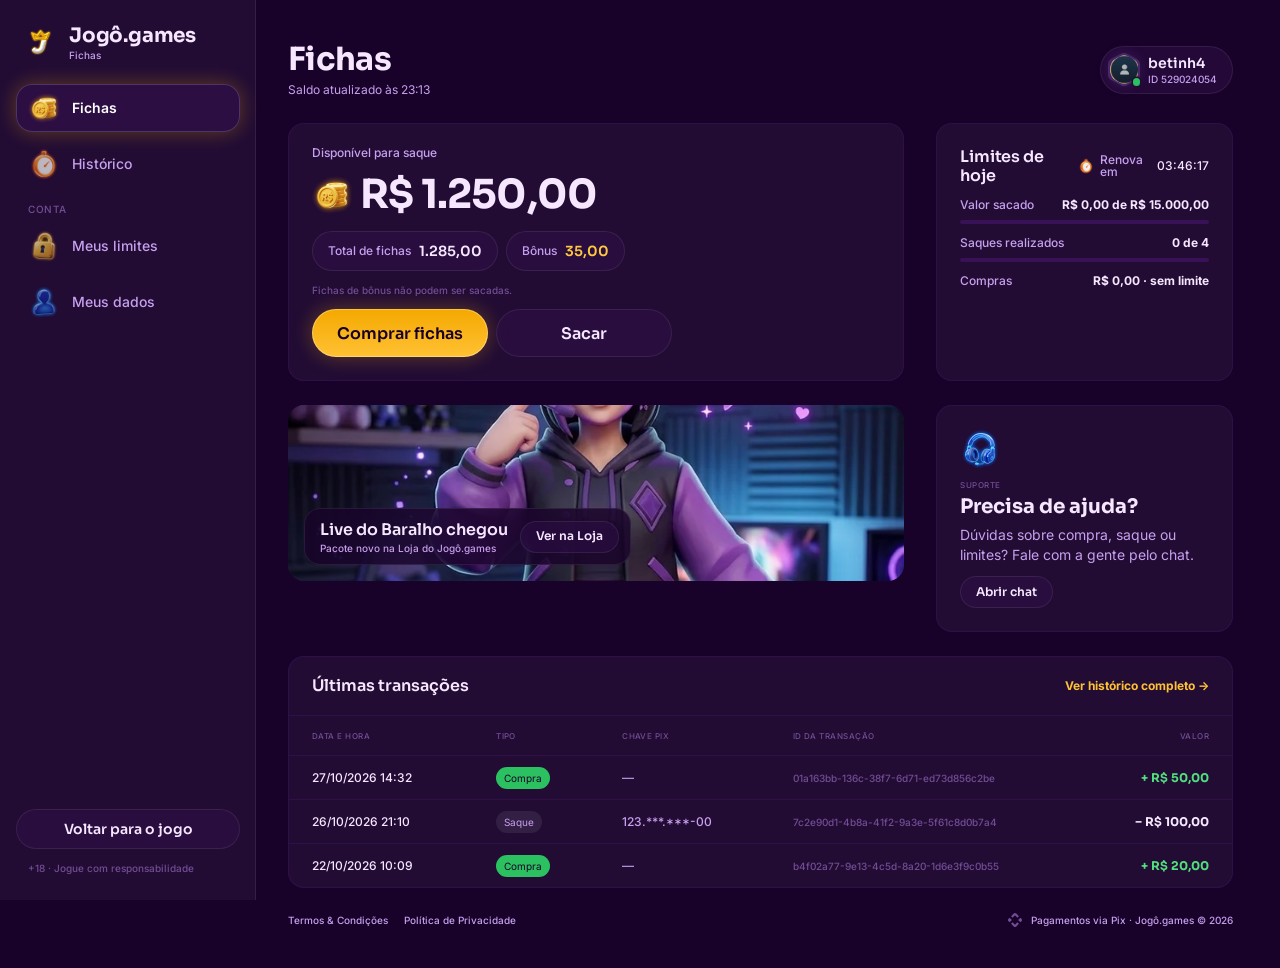
==== commit 18dd0463: "Header: saldo com dropdown (Saldo total, geral, Bônus, Bônus Fidelidade, livre pra saque, Sacar | Co" ====
--- a/fichas/index.html
+++ b/fichas/index.html
@@ -10,9 +10,9 @@
 <link rel="preconnect" href="https://fonts.googleapis.com">
 <link rel="preconnect" href="https://fonts.gstatic.com" crossorigin>
 <link rel="stylesheet" href="https://fonts.googleapis.com/css2?family=Inter:wght@400;500;600;700&family=Sora:wght@600;700;800&display=swap">
-<link rel="stylesheet" href="../css/tokens.css?v=20261027h">
-<link rel="stylesheet" href="../css/ui.css?v=20261027h">
-<link rel="stylesheet" href="fichas.css?v=20261027h">
+<link rel="stylesheet" href="../css/tokens.css?v=20261117d">
+<link rel="stylesheet" href="../css/ui.css?v=20261117d">
+<link rel="stylesheet" href="fichas.css?v=20261117d">
 </head>
 <body>
 <svg width="0" height="0" style="position:absolute" aria-hidden="true">
@@ -35,6 +35,6 @@
 <div class="veil" id="veil" hidden><section class="drawer" id="drawer" role="dialog" aria-modal="true"></section></div>
 <div class="toast" id="toast"><span class="hint-pill" id="toastTxt"></span></div>
 
-<script src="fichas.js?v=20261027h"></script>
+<script src="fichas.js?v=20261117d"></script>
 </body>
 </html>
--- a/css/tokens.css
+++ b/css/tokens.css
@@ -40,6 +40,7 @@
   --stake-padrao-top:#5a3e05; --stake-padrao-bottom:#2e2008; --stake-iniciante-top:#1f9a4a; --stake-iniciante-bottom:#1f502c;
   --table-card-top:#1f5a4a; --table-card-bottom:#0f2e2a; --table-stake:#ffc841;
   --plus-bg:#52de7e; --plus-icon:#180229;
+  --btn-success-top:#52de7e; --btn-success-bg:#1f9a4a; /* DS button-glass ☰ Type=Success (Comprar) */
   /* cards */
   --card-face:#ffffff; --card-border:#9ea2a4; --suit-red:#c72c3d; --suit-black:#141922; --back-top:#6e5019; --back-bottom:#3f2700;
   /* seat timer */
--- a/css/ui.css
+++ b/css/ui.css
@@ -8,6 +8,7 @@
 [role="button"]{cursor:pointer;-webkit-tap-highlight-color:transparent;-webkit-user-select:none;user-select:none;outline:0}
 input{font:inherit;color:inherit;border:0;background:none;outline:0;padding:0;margin:0;min-width:0}
 img,video{display:block;max-width:100%;user-select:none;-webkit-user-drag:none}
+video::-webkit-media-controls,video::-webkit-media-controls-start-playback-button,video::-webkit-media-controls-overlay-play-button{display:none!important;-webkit-appearance:none} /* sem botão de play: os vídeos são fundo */
 svg{display:block}
 [hidden]{display:none!important}
 .ic{flex:none;object-fit:contain;pointer-events:none}
@@ -50,6 +51,45 @@
 .cpill.bonus .t b{color:var(--text-prize)}
 .cpill .plus{width:20px;height:20px;border-radius:10px;background:var(--plus-bg);display:grid;place-items:center;flex:none}
 .cpill .plus svg{width:12px;height:12px;fill:var(--plus-icon)}
+/* saldo com seta: abre o dropdown (DS header-game ◉ Expanded) */
+.cpill .chev{width:20px;height:20px;display:grid;place-items:center;flex:none}
+.cpill .chev svg{width:10px;height:10px;fill:var(--text-muted);transform:rotate(90deg);transition:transform .2s}
+.cpill.open{box-shadow:inset 0 0 0 1px var(--border-strong)} .cpill.open .chev svg{transform:rotate(-90deg)}
+.hdr .hbuy{flex:1;min-width:0}
+/* dropdown do saldo (DS balance-panel) · celular: preso embaixo do header */
+.baldrop{position:absolute;left:0;right:0;top:64px;bottom:0;z-index:45;background:var(--bga-default-75);animation:fade .15s both}
+.balp{display:flex;flex-direction:column;gap:16px;max-height:100%;overflow:auto;padding:16px 16px 24px;background:var(--bg-subtle);border-radius:0 0 24px 24px;box-shadow:inset 0 -1px 0 var(--hl-subtle),0 16px 40px rgba(0,0,0,.4);animation:balIn .22s cubic-bezier(.2,.8,.2,1) both}
+@keyframes balIn{from{transform:translateY(-12px);opacity:0}}
+.balp .top{display:flex;justify-content:space-between;align-items:flex-start}
+.balp .top small{font:500 12px/1.2 var(--f-ui);color:var(--text-muted)}
+.balp .tv{display:flex;align-items:center;gap:8px;margin-top:4px}
+.balp .tv b{font:700 32px/1.2 var(--f-display);letter-spacing:-.02em;font-variant-numeric:tabular-nums}
+.balp .eye,.balp .x{display:grid;place-items:center;width:28px;height:28px}
+.balp .eye svg{width:20px;height:20px;fill:var(--text-muted)}
+.balp .x svg{width:12px;height:12px;fill:var(--text-muted);transform:rotate(-90deg)}
+.balp .rows{display:flex;flex-direction:column;gap:12px}
+.balp .kv{display:flex;justify-content:space-between;gap:12px;font:400 14px/1.4 var(--f-ui);color:var(--text-muted)}
+.balp .kv b{font-weight:400;color:var(--text-default);font-variant-numeric:tabular-nums;text-align:right}
+.balp hr{border:0;height:1px;background:var(--border-muted);margin:0}
+.balp .acts{display:flex;gap:12px} .balp .acts .btn{flex:1}
+/* Bônus Fidelidade (DS _loyalty-bonus): Resgatar quando tem valor · Juntando com a seta que abre as regras */
+.fid{display:flex;flex-direction:column;gap:12px;padding:8px 12px 8px 8px;border-radius:24px;background:var(--bga-strong-50);box-shadow:inset 0 0 0 1px var(--border-muted)}
+.fid.ready{flex-direction:row;align-items:center;gap:8px}
+.fid .ic{width:28px;height:28px;flex:none}
+.fid .t{flex:1;min-width:0;display:flex;flex-direction:column;gap:2px;text-align:left}
+.fid .t b{font:400 14px/1.3 var(--f-ui);color:var(--text-default)}
+.fid .t small{font:500 10px/1.2 var(--f-ui);color:var(--text-muted)}
+.fid .v{font:400 14px/1 var(--f-ui);font-variant-numeric:tabular-nums}
+.fid .row{display:flex;align-items:center;gap:8px;width:100%}
+.fid .chev{width:20px;height:20px;display:grid;place-items:center;flex:none}
+.fid .chev svg{width:10px;height:10px;fill:var(--text-muted);transform:rotate(90deg);transition:transform .2s}
+.fid.open{border-radius:16px;padding:8px 12px 12px 8px} .fid.open .chev svg{transform:rotate(-90deg)}
+.fid .more{display:flex;flex-direction:column;gap:12px}
+.fid .wk{display:flex;flex-direction:column;gap:4px;padding:12px;border-radius:12px;background:var(--bga-default-50);box-shadow:inset 0 0 0 1px var(--border-muted)}
+.fid .wk small{font:500 12px/1.2 var(--f-ui);color:var(--text-muted)}
+.fid .wk b{font:700 20px/1.2 var(--f-display);color:var(--text-prize);font-variant-numeric:tabular-nums}
+.fid p{margin:0;font:400 12px/1.5 var(--f-ui);color:var(--text-muted)}
+.fid .kv{font-size:12px}
 .hbell{position:relative;width:36px;height:36px;border-radius:18px;background:var(--bga-strong-50);box-shadow:inset 0 0 0 1px var(--border-muted);display:grid;place-items:center;flex:none}
 .hbell .ic{width:28px;height:28px}
 .hbell i{position:absolute;left:28px;top:0;width:8px;height:8px;border-radius:50%;background:var(--notification-error)}
@@ -122,6 +162,7 @@
 .btn.m44{height:44px;border-radius:22px}
 .btn.pri{background:linear-gradient(180deg,var(--btn-primary-top),var(--btn-primary-bg));box-shadow:inset 0 0 0 1px var(--hl),0 0 20px var(--glow-info);color:var(--btn-primary-text)}
 .btn.sec{background:var(--bga-strong-50);box-shadow:inset 0 0 0 1px var(--border-muted);color:var(--text-default)}
+.btn.ok{background:linear-gradient(180deg,var(--btn-success-top),var(--btn-success-bg));box-shadow:inset 0 0 0 1px var(--hl),0 0 20px var(--glow-success);color:#fff}
 .btn:disabled,.btn.dis{background:var(--btn-disabled-bg);box-shadow:none;color:var(--btn-disabled-text);pointer-events:none}
 .btn.danger-txt{background:none;box-shadow:none;color:var(--text-error);font:500 14px/1 var(--f-ui)}
 .btn.fill{flex:1;min-width:0}
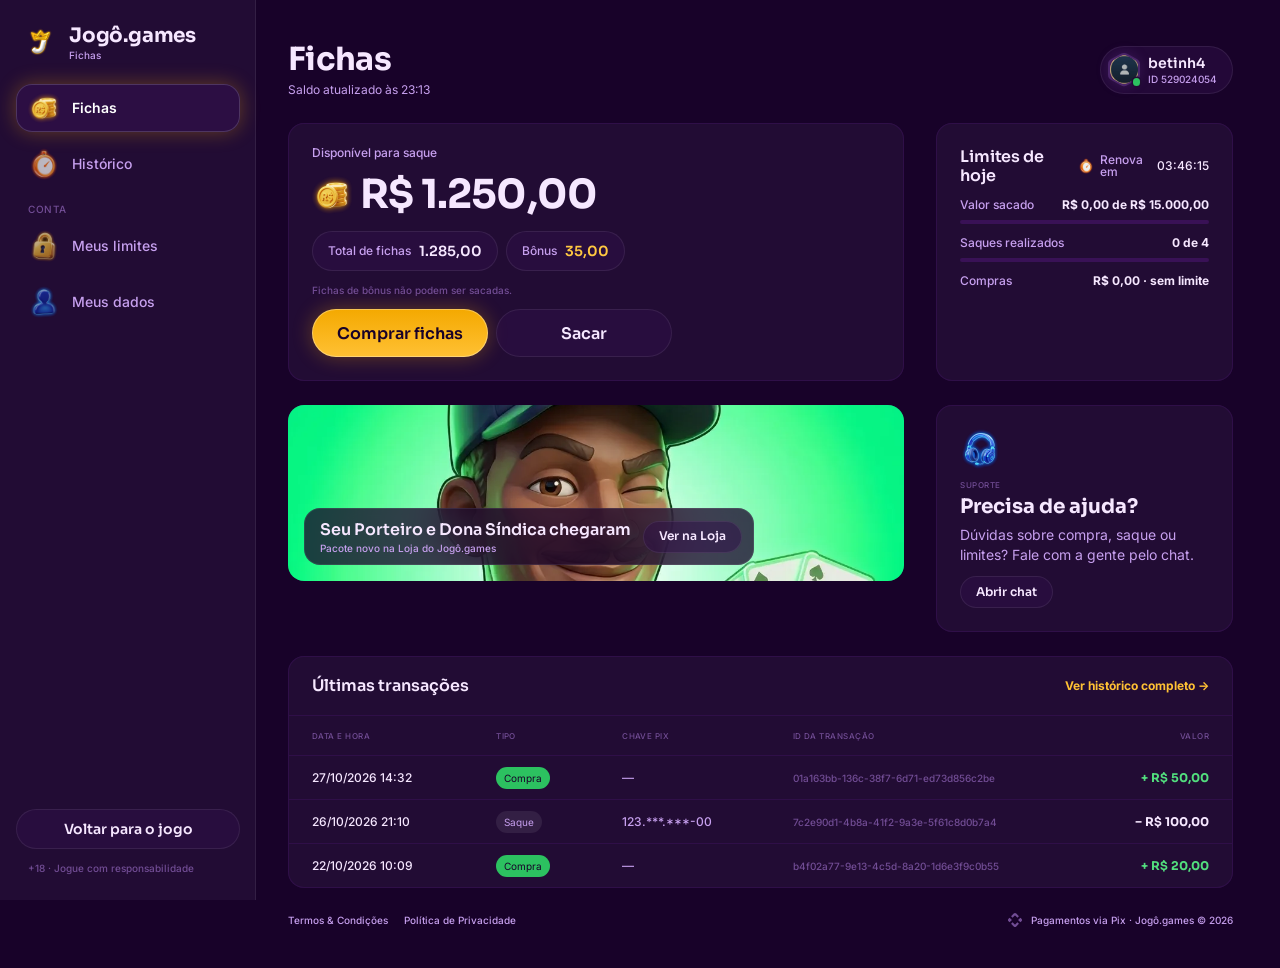
==== commit 89e80a49: "Loja como na produção + promoção: pacotes a R$ 9,90 com as famílias da página Skins, pacote da marca" ====
--- a/fichas/index.html
+++ b/fichas/index.html
@@ -10,9 +10,9 @@
 <link rel="preconnect" href="https://fonts.googleapis.com">
 <link rel="preconnect" href="https://fonts.gstatic.com" crossorigin>
 <link rel="stylesheet" href="https://fonts.googleapis.com/css2?family=Inter:wght@400;500;600;700&family=Sora:wght@600;700;800&display=swap">
-<link rel="stylesheet" href="../css/tokens.css?v=20261117d">
-<link rel="stylesheet" href="../css/ui.css?v=20261117d">
-<link rel="stylesheet" href="fichas.css?v=20261117d">
+<link rel="stylesheet" href="../css/tokens.css?v=20261119a">
+<link rel="stylesheet" href="../css/ui.css?v=20261119a">
+<link rel="stylesheet" href="fichas.css?v=20261119a">
 </head>
 <body>
 <svg width="0" height="0" style="position:absolute" aria-hidden="true">
@@ -35,6 +35,6 @@
 <div class="veil" id="veil" hidden><section class="drawer" id="drawer" role="dialog" aria-modal="true"></section></div>
 <div class="toast" id="toast"><span class="hint-pill" id="toastTxt"></span></div>
 
-<script src="fichas.js?v=20261117d"></script>
+<script src="fichas.js?v=20261119a"></script>
 </body>
 </html>
--- a/css/tokens.css
+++ b/css/tokens.css
@@ -36,6 +36,8 @@
   /* crew */
   --crew-engenheiro:#4fb3ff; --crew-comandante:#f5c542; --crew-piloto:#ff5a36; --crew-navegador:#e86bff; --crew-explorador:#4dffb8;
   --crew-bar:#ff9f43; --crew-reis:#34d399; --crew-nobru:#3d8bff; --crew-inhui:#ff4fb0;
+  /* famílias da página Skins (mesma cor da chamada do Truco) */
+  --crew-laje:#ff7f50; --crew-portaria:#3ddc84; --crew-live:#b45cff; --crew-feira:#ffa62b; --crew-navalha:#ff4fb0; --crew-varzea:#5be37d; --crew-oficina:#3db8ff; --crew-posto:#ff3b4a; --crew-fliper:#a45cff; --crew-grau:#4fa3ff; --crew-palpite:#f2b233;
   /* stake / table */
   --stake-padrao-top:#5a3e05; --stake-padrao-bottom:#2e2008; --stake-iniciante-top:#1f9a4a; --stake-iniciante-bottom:#1f502c;
   --table-card-top:#1f5a4a; --table-card-bottom:#0f2e2a; --table-stake:#ffc841;
@@ -50,7 +52,7 @@
   --f-ui:"Inter", system-ui, -apple-system, sans-serif;
   --f-call:"Industry", "Sora", sans-serif;
   /* marca · Jogô.games (sobrescreve) */
-  --back-top:#4a256a; --back-bottom:#2f0f48; --btn-primary-text:#180229; --btn-primary-bg:#ffc134; --crew-live:#B45CFF; --crew-laje:#FF7F50; --crew-portaria:#3DDC84;
+  --back-top:#4a256a; --back-bottom:#2f0f48; --btn-primary-text:#180229; --btn-primary-bg:#ffc134;
 }
 /* estilos de texto do DS */
 .t-d3xl{font:700 64px/1.2 var(--f-display);letter-spacing:-.02em}
--- a/css/ui.css
+++ b/css/ui.css
@@ -60,10 +60,9 @@
 .baldrop{position:absolute;left:0;right:0;top:64px;bottom:0;z-index:45;background:var(--bga-default-75);animation:fade .15s both}
 .balp{display:flex;flex-direction:column;gap:16px;max-height:100%;overflow:auto;padding:16px 16px 24px;background:var(--bg-subtle);border-radius:0 0 24px 24px;box-shadow:inset 0 -1px 0 var(--hl-subtle),0 16px 40px rgba(0,0,0,.4);animation:balIn .22s cubic-bezier(.2,.8,.2,1) both}
 @keyframes balIn{from{transform:translateY(-12px);opacity:0}}
-.balp .top{display:flex;justify-content:space-between;align-items:flex-start}
+.balp .top{display:flex;justify-content:space-between;align-items:center}
 .balp .top small{font:500 12px/1.2 var(--f-ui);color:var(--text-muted)}
-.balp .tv{display:flex;align-items:center;gap:8px;margin-top:4px}
-.balp .tv b{font:700 32px/1.2 var(--f-display);letter-spacing:-.02em;font-variant-numeric:tabular-nums}
+.balp .tv{display:flex;align-items:center;gap:4px}
 .balp .eye,.balp .x{display:grid;place-items:center;width:28px;height:28px}
 .balp .eye svg{width:20px;height:20px;fill:var(--text-muted)}
 .balp .x svg{width:12px;height:12px;fill:var(--text-muted);transform:rotate(-90deg)}
